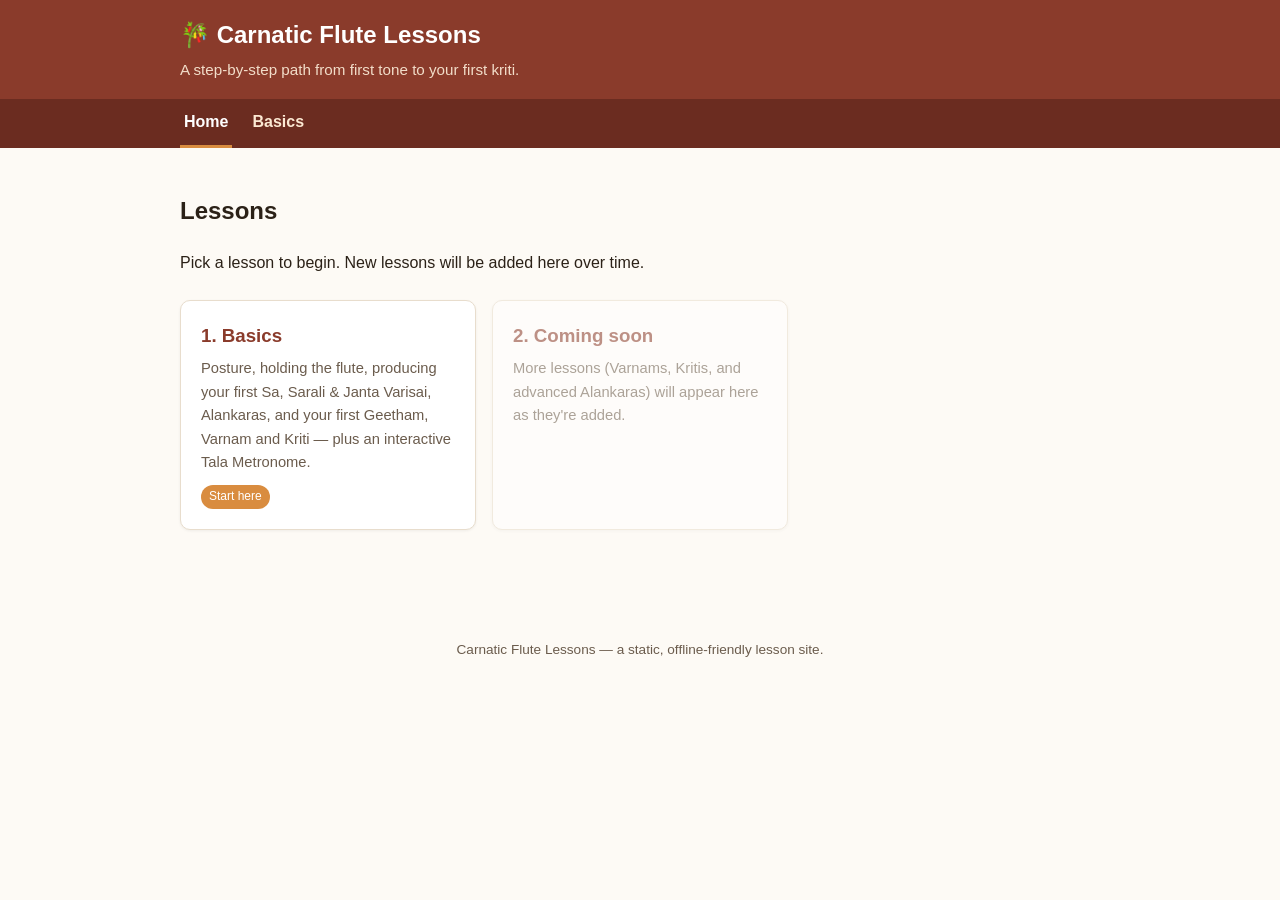
==== index.html @ d003902f "Add Carnatic flute Basics lesson page with interactive tala metronome - index.html: landing page wit" ====
<!DOCTYPE html>
<html lang="en">
<head>
  <meta charset="UTF-8" />
  <meta name="viewport" content="width=device-width, initial-scale=1.0" />
  <title>Carnatic Flute Lessons</title>
  <link rel="stylesheet" href="style.css" />
</head>
<body>
  <header class="site-header">
    <div class="header-inner">
      <h1>🎋 Carnatic Flute Lessons</h1>
      <p>A step-by-step path from first tone to your first kriti.</p>
    </div>
  </header>

  <nav class="site-nav">
    <ul>
      <li><a href="index.html" class="active">Home</a></li>
      <li><a href="basics.html">Basics</a></li>
    </ul>
  </nav>

  <main>
    <section>
      <h2>Lessons</h2>
      <p>Pick a lesson to begin. New lessons will be added here over time.</p>

      <div class="card-grid">
        <a class="card" href="basics.html">
          <h3>1. Basics</h3>
          <p>
            Posture, holding the flute, producing your first Sa, Sarali &amp;
            Janta Varisai, Alankaras, and your first Geetham, Varnam and
            Kriti — plus an interactive Tala Metronome.
          </p>
          <span class="tag">Start here</span>
        </a>

        <div class="card card-disabled">
          <h3>2. Coming soon</h3>
          <p>More lessons (Varnams, Kritis, and advanced Alankaras) will appear here as they're added.</p>
        </div>
      </div>
    </section>
  </main>

  <footer class="site-footer">
    <p>Carnatic Flute Lessons &mdash; a static, offline-friendly lesson site.</p>
  </footer>
</body>
</html>
---- style.css ----
/* ============================================================
   Carnatic Flute Lessons — shared stylesheet
   Used by all pages (index.html, basics.html, future lessons).
   No external dependencies — safe for file:// and static hosting.
   ============================================================ */

:root {
  --color-bg: #fdfaf5;
  --color-surface: #ffffff;
  --color-primary: #8a3b2b;
  --color-primary-dark: #6b2c20;
  --color-accent: #d98c3f;
  --color-text: #2b2117;
  --color-muted: #6b5c4d;
  --color-border: #e8ddcd;
  --radius: 10px;
  --max-width: 960px;
  font-size: 16px;
}

* {
  box-sizing: border-box;
}

html, body {
  margin: 0;
  padding: 0;
}

body {
  font-family: "Segoe UI", Helvetica, Arial, sans-serif;
  background: var(--color-bg);
  color: var(--color-text);
  line-height: 1.6;
}

a {
  color: var(--color-primary);
}

a:hover {
  color: var(--color-accent);
}

.site-header {
  background: var(--color-primary);
  color: #fff;
}

.site-header .header-inner {
  max-width: var(--max-width);
  margin: 0 auto;
  padding: 1rem 1.25rem;
}

.site-header h1 {
  margin: 0 0 0.25rem 0;
  font-size: 1.5rem;
}

.site-header p {
  margin: 0;
  color: #f2ddc9;
  font-size: 0.95rem;
}

.site-nav {
  background: var(--color-primary-dark);
}

.site-nav ul {
  max-width: var(--max-width);
  margin: 0 auto;
  padding: 0 1.25rem;
  list-style: none;
  display: flex;
  flex-wrap: wrap;
  gap: 0.25rem 1rem;
}

.site-nav a {
  display: inline-block;
  padding: 0.65rem 0.25rem;
  color: #fce9d3;
  text-decoration: none;
  font-weight: 600;
  border-bottom: 3px solid transparent;
}

.site-nav a:hover,
.site-nav a.active {
  color: #fff;
  border-bottom-color: var(--color-accent);
}

main {
  max-width: var(--max-width);
  margin: 0 auto;
  padding: 1.5rem 1.25rem 3rem;
}

footer.site-footer {
  text-align: center;
  padding: 1.5rem;
  color: var(--color-muted);
  font-size: 0.85rem;
}

/* ---------- Cards (used on the index/landing page) ---------- */

.card-grid {
  display: grid;
  grid-template-columns: repeat(auto-fill, minmax(240px, 1fr));
  gap: 1rem;
  margin: 1.5rem 0;
}

.card {
  background: var(--color-surface);
  border: 1px solid var(--color-border);
  border-radius: var(--radius);
  padding: 1.25rem;
  text-decoration: none;
  color: var(--color-text);
  display: block;
  box-shadow: 0 1px 3px rgba(0, 0, 0, 0.06);
  transition: transform 0.15s ease, box-shadow 0.15s ease;
}

.card:hover {
  transform: translateY(-2px);
  box-shadow: 0 4px 12px rgba(0, 0, 0, 0.1);
}

.card h3 {
  margin: 0 0 0.4rem 0;
  color: var(--color-primary);
}

.card p {
  margin: 0;
  color: var(--color-muted);
  font-size: 0.92rem;
}

.card .tag {
  display: inline-block;
  margin-top: 0.6rem;
  font-size: 0.75rem;
  background: var(--color-accent);
  color: #fff;
  padding: 0.15rem 0.5rem;
  border-radius: 999px;
}

.card.card-disabled {
  opacity: 0.55;
  cursor: default;
}

.card.card-disabled:hover {
  transform: none;
  box-shadow: 0 1px 3px rgba(0, 0, 0, 0.06);
}

/* ---------- Section styling ---------- */

section.lesson-section {
  background: var(--color-surface);
  border: 1px solid var(--color-border);
  border-radius: var(--radius);
  padding: 1.25rem 1.5rem;
  margin: 1.5rem 0;
}

section.lesson-section h2 {
  color: var(--color-primary);
  border-bottom: 2px solid var(--color-border);
  padding-bottom: 0.4rem;
}

section.lesson-section h3 {
  color: var(--color-primary-dark);
}

.note {
  background: #fdf1de;
  border-left: 4px solid var(--color-accent);
  padding: 0.6rem 1rem;
  border-radius: 4px;
  font-size: 0.92rem;
  margin: 1rem 0;
}

/* ---------- Swara notation tables/blocks ---------- */

.notation, .notation table {
  font-family: "SFMono-Regular", Consolas, "Liberation Mono", Menlo, monospace;
}

table.swara-table {
  border-collapse: collapse;
  width: 100%;
  margin: 0.75rem 0 1.25rem;
  font-size: 0.95rem;
}

table.swara-table caption {
  text-align: left;
  font-weight: 600;
  color: var(--color-muted);
  margin-bottom: 0.35rem;
  font-family: "Segoe UI", Helvetica, Arial, sans-serif;
}

table.swara-table th,
table.swara-table td {
  border: 1px solid var(--color-border);
  padding: 0.4rem 0.6rem;
  text-align: center;
}

table.swara-table th {
  background: #f5ece0;
  color: var(--color-primary-dark);
}

table.swara-table td.sahitya {
  color: var(--color-muted);
  font-family: "Segoe UI", Helvetica, Arial, sans-serif;
  font-style: italic;
}

pre.notation-block {
  background: #f7f1e6;
  border: 1px solid var(--color-border);
  border-radius: 6px;
  padding: 0.75rem 1rem;
  overflow-x: auto;
  font-size: 0.95rem;
  line-height: 1.7;
}

.overflow-x {
  overflow-x: auto;
}

/* ---------- Practice checklist table ---------- */

table.checklist-table {
  border-collapse: collapse;
  width: 100%;
  margin: 0.75rem 0;
}

table.checklist-table th,
table.checklist-table td {
  border: 1px solid var(--color-border);
  padding: 0.5rem 0.7rem;
  text-align: left;
}

table.checklist-table th {
  background: #f5ece0;
  color: var(--color-primary-dark);
}

table.checklist-table tr:nth-child(even) {
  background: #fbf7f0;
}

/* ---------- Tala metronome widget ---------- */

.tala-player {
  background: #fbf6ec;
  border: 1px solid var(--color-border);
  border-radius: var(--radius);
  padding: 1rem 1.25rem;
  margin: 1rem 0 1.5rem;
}

.tala-player h4 {
  margin: 0 0 0.75rem 0;
  color: var(--color-primary);
}

.tala-player .controls {
  display: flex;
  flex-wrap: wrap;
  gap: 0.75rem 1.25rem;
  align-items: center;
  margin-bottom: 0.9rem;
}

.tala-player label {
  font-size: 0.85rem;
  color: var(--color-muted);
  display: flex;
  flex-direction: column;
  gap: 0.25rem;
}

.tala-player select,
.tala-player input[type="text"],
.tala-player input[type="number"] {
  font: inherit;
  padding: 0.35rem 0.5rem;
  border: 1px solid var(--color-border);
  border-radius: 6px;
  background: #fff;
}

.tala-player input[type="range"] {
  width: 140px;
}

.tala-player .bpm-value {
  font-weight: 600;
  color: var(--color-primary-dark);
}

.tala-player .buttons {
  display: flex;
  gap: 0.5rem;
}

.tala-player button {
  font: inherit;
  padding: 0.45rem 1rem;
  border-radius: 6px;
  border: none;
  cursor: pointer;
  font-weight: 600;
}

.tala-player .btn-play {
  background: var(--color-primary);
  color: #fff;
}

.tala-player .btn-play:hover {
  background: var(--color-primary-dark);
}

.tala-player .btn-stop {
  background: var(--color-border);
  color: var(--color-text);
}

.tala-player .btn-stop:hover {
  background: #d9cbb2;
}

.tala-player .custom-pattern-field {
  display: none;
}

.tala-player.custom-mode .custom-pattern-field {
  display: flex;
}

.beat-display {
  font-family: "SFMono-Regular", Consolas, "Liberation Mono", Menlo, monospace;
  font-size: 1.3rem;
  letter-spacing: 0.15em;
  display: flex;
  flex-wrap: wrap;
  gap: 0.3em;
}

.beat-display .beat {
  padding: 0.1em 0.3em;
  border-radius: 4px;
  color: var(--color-muted);
}

.beat-display .beat.group-start {
  font-weight: 700;
  color: var(--color-primary-dark);
}

.beat-display .beat.active {
  background: var(--color-accent);
  color: #fff;
}

.beat-display .group-sep {
  color: var(--color-border);
  padding: 0 0.1em;
}

/* ---------- Responsive ---------- */

@media (max-width: 600px) {
  :root {
    font-size: 15px;
  }

  .site-nav ul {
    gap: 0.1rem 0.75rem;
  }

  section.lesson-section {
    padding: 1rem;
  }

  .tala-player .controls {
    gap: 0.6rem 1rem;
  }
}
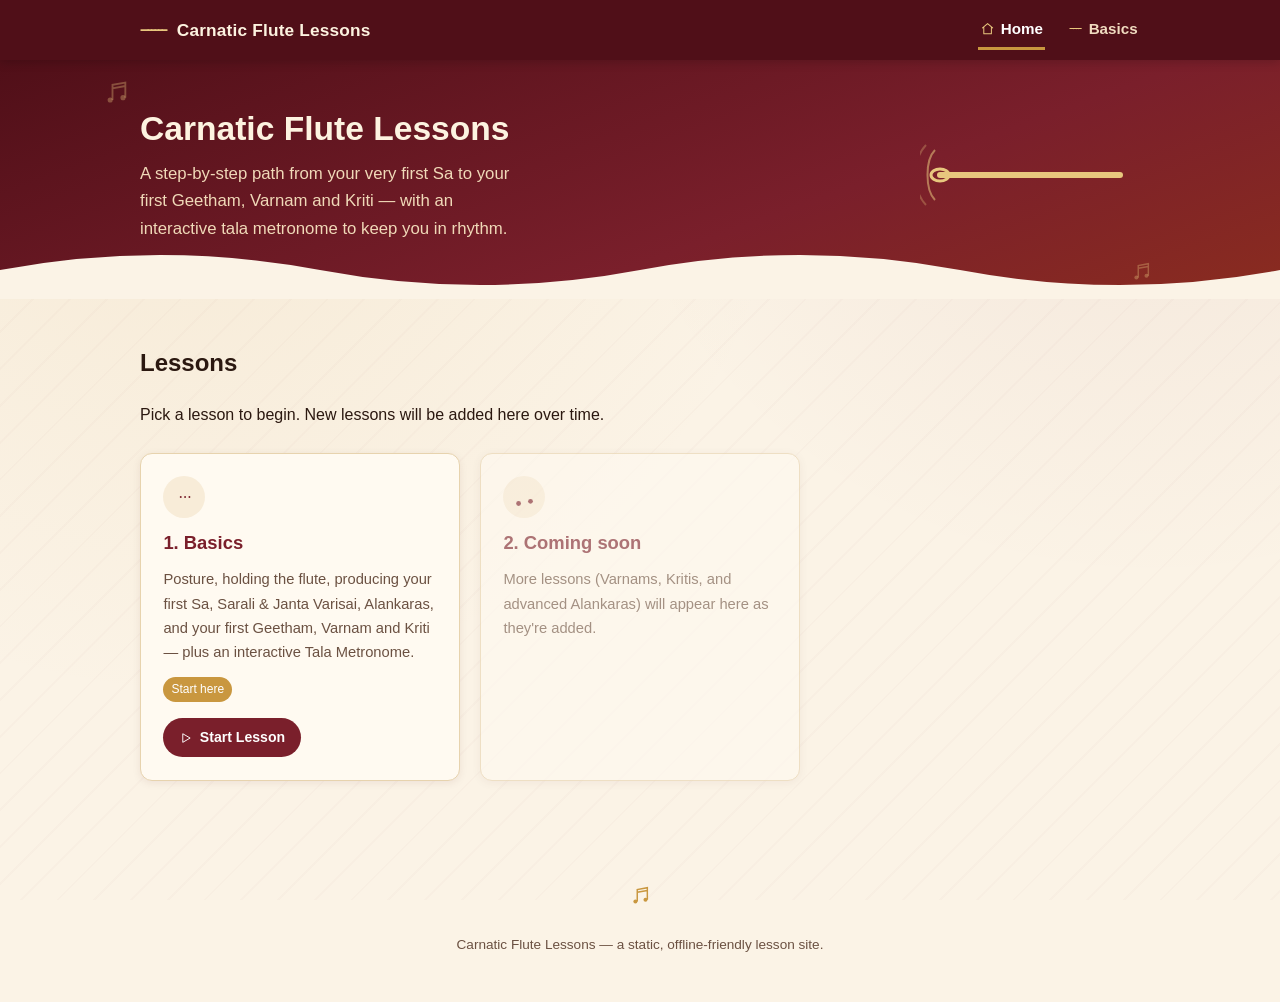
==== commit f106c798: "Add music-themed visual polish: hero, sticky nav, TOC sidebar, inline SVG icons - style.css: warm ma" ====
--- a/index.html
+++ b/index.html
@@ -7,27 +7,83 @@
   <link rel="stylesheet" href="style.css" />
 </head>
 <body>
-  <header class="site-header">
-    <div class="header-inner">
-      <h1>🎋 Carnatic Flute Lessons</h1>
-      <p>A step-by-step path from first tone to your first kriti.</p>
+  <nav class="site-nav">
+    <div class="nav-inner">
+      <a class="brand" href="index.html">
+        <!-- inline bansuri flute icon -->
+        <svg viewBox="0 0 48 12" aria-hidden="true">
+          <line x1="2" y1="6" x2="46" y2="6" stroke="currentColor" stroke-width="3" stroke-linecap="round"/>
+          <circle cx="14" cy="6" r="1.4" fill="currentColor"/>
+          <circle cx="20" cy="6" r="1.4" fill="currentColor"/>
+          <circle cx="26" cy="6" r="1.4" fill="currentColor"/>
+          <circle cx="32" cy="6" r="1.4" fill="currentColor"/>
+          <circle cx="38" cy="6" r="1.4" fill="currentColor"/>
+        </svg>
+        Carnatic Flute Lessons
+      </a>
+      <ul>
+        <li>
+          <a href="index.html" class="nav-link active">
+            <svg class="icon" viewBox="0 0 24 24" aria-hidden="true"><path d="M4 11 L12 4 L20 11 M6 10 V20 H18 V10"/></svg>
+            Home
+          </a>
+        </li>
+        <li>
+          <a href="basics.html" class="nav-link">
+            <svg class="icon" viewBox="0 0 24 24" aria-hidden="true">
+              <line x1="3" y1="12" x2="21" y2="12"/>
+              <circle cx="9" cy="12" r="0.9" fill="currentColor" stroke="none"/>
+              <circle cx="13" cy="12" r="0.9" fill="currentColor" stroke="none"/>
+              <circle cx="17" cy="12" r="0.9" fill="currentColor" stroke="none"/>
+            </svg>
+            Basics
+          </a>
+        </li>
+        <!-- Future lesson links go here, following the same <li><a class="nav-link"> pattern -->
+      </ul>
     </div>
+  </nav>
+
+  <header class="hero">
+    <svg class="floating-note" style="top:1.2rem; left:8%; width:28px; height:28px;" viewBox="0 0 24 24" aria-hidden="true"><path d="M9 18 V5 L20 3 V16 M9 8 L20 6" stroke="currentColor" stroke-width="1.6" fill="none"/><circle cx="7" cy="18" r="2.2" fill="currentColor"/><circle cx="18" cy="16" r="2.2" fill="currentColor"/></svg>
+    <svg class="floating-note" style="bottom:1rem; right:10%; width:22px; height:22px;" viewBox="0 0 24 24" aria-hidden="true"><path d="M9 18 V5 L20 3 V16 M9 8 L20 6" stroke="currentColor" stroke-width="1.6" fill="none"/><circle cx="7" cy="18" r="2.2" fill="currentColor"/><circle cx="18" cy="16" r="2.2" fill="currentColor"/></svg>
+    <div class="hero-inner">
+      <div class="hero-text">
+        <h1>Carnatic Flute Lessons</h1>
+        <p class="tagline">A step-by-step path from your very first Sa to your first Geetham, Varnam and Kriti — with an interactive tala metronome to keep you in rhythm.</p>
+      </div>
+      <svg class="hero-illustration" viewBox="0 0 220 90" aria-hidden="true">
+        <!-- self-drawn line-art bansuri flute with sound waves -->
+        <line x1="20" y1="45" x2="200" y2="45" stroke="currentColor" stroke-width="6" stroke-linecap="round"/>
+        <ellipse cx="20" cy="45" rx="9" ry="6" fill="none" stroke="currentColor" stroke-width="3"/>
+        <circle cx="70" cy="45" r="3" fill="currentColor"/>
+        <circle cx="90" cy="45" r="3" fill="currentColor"/>
+        <circle cx="110" cy="45" r="3" fill="currentColor"/>
+        <circle cx="130" cy="45" r="3" fill="currentColor"/>
+        <circle cx="150" cy="45" r="3" fill="currentColor"/>
+        <circle cx="170" cy="45" r="3" fill="currentColor"/>
+        <path d="M15 20 C 5 30, 5 60, 15 70" fill="none" stroke="currentColor" stroke-width="2" opacity="0.55"/>
+        <path d="M6 15 C -8 30, -8 60, 6 75" fill="none" stroke="currentColor" stroke-width="2" opacity="0.3"/>
+      </svg>
+    </div>
+    <svg class="hero-waves" viewBox="0 0 1200 60" preserveAspectRatio="none" aria-hidden="true">
+      <path d="M0 30 Q 150 0 300 30 T 600 30 T 900 30 T 1200 30 V60 H0 Z" fill="currentColor"/>
+    </svg>
   </header>
 
-  <nav class="site-nav">
-    <ul>
-      <li><a href="index.html" class="active">Home</a></li>
-      <li><a href="basics.html">Basics</a></li>
-    </ul>
-  </nav>
-
-  <main>
+  <main class="no-sidebar">
     <section>
       <h2>Lessons</h2>
       <p>Pick a lesson to begin. New lessons will be added here over time.</p>
 
       <div class="card-grid">
-        <a class="card" href="basics.html">
+        <div class="card">
+          <svg class="card-icon" viewBox="0 0 24 24" aria-hidden="true">
+            <line x1="3" y1="12" x2="21" y2="12"/>
+            <circle cx="9" cy="12" r="0.9" fill="currentColor" stroke="none"/>
+            <circle cx="13" cy="12" r="0.9" fill="currentColor" stroke="none"/>
+            <circle cx="17" cy="12" r="0.9" fill="currentColor" stroke="none"/>
+          </svg>
           <h3>1. Basics</h3>
           <p>
             Posture, holding the flute, producing your first Sa, Sarali &amp;
@@ -35,9 +91,14 @@
             Kriti — plus an interactive Tala Metronome.
           </p>
           <span class="tag">Start here</span>
-        </a>
+          <a class="btn-start" href="basics.html">
+            <svg class="icon" viewBox="0 0 24 24" aria-hidden="true" fill="currentColor" stroke="none"><path d="M7 5 L19 12 L7 19 Z"/></svg>
+            Start Lesson
+          </a>
+        </div>
 
         <div class="card card-disabled">
+          <svg class="card-icon" viewBox="0 0 24 24" aria-hidden="true"><path d="M9 18 V5 L20 3 V16 M9 8 L20 6" fill="none"/><circle cx="7" cy="18" r="2.2" fill="currentColor" stroke="none"/><circle cx="18" cy="16" r="2.2" fill="currentColor" stroke="none"/></svg>
           <h3>2. Coming soon</h3>
           <p>More lessons (Varnams, Kritis, and advanced Alankaras) will appear here as they're added.</p>
         </div>
@@ -46,6 +107,7 @@
   </main>
 
   <footer class="site-footer">
+    <svg viewBox="0 0 24 24" width="22" height="22" aria-hidden="true"><path d="M9 18 V5 L20 3 V16 M9 8 L20 6" fill="none" stroke="currentColor" stroke-width="1.6"/><circle cx="7" cy="18" r="2.2" fill="currentColor" stroke="none"/><circle cx="18" cy="16" r="2.2" fill="currentColor" stroke="none"/></svg>
     <p>Carnatic Flute Lessons &mdash; a static, offline-friendly lesson site.</p>
   </footer>
 </body>
--- a/style.css
+++ b/style.css
@@ -1,25 +1,36 @@
 /* ============================================================
    Carnatic Flute Lessons — shared stylesheet
    Used by all pages (index.html, basics.html, future lessons).
-   No external dependencies — safe for file:// and static hosting.
+   No external dependencies (fonts/icons/images) — everything is
+   drawn with CSS or inline SVG, safe for file:// and static hosting.
    ============================================================ */
 
 :root {
-  --color-bg: #fdfaf5;
-  --color-surface: #ffffff;
-  --color-primary: #8a3b2b;
-  --color-primary-dark: #6b2c20;
-  --color-accent: #d98c3f;
-  --color-text: #2b2117;
-  --color-muted: #6b5c4d;
-  --color-border: #e8ddcd;
-  --radius: 10px;
-  --max-width: 960px;
+  /* Warm maroon + gold palette evoking Carnatic classical music */
+  --color-bg: #fbf3e6;
+  --color-surface: #fffaf1;
+  --color-surface-alt: #f8ecd8;
+  --color-primary: #7a1f2b;      /* deep maroon */
+  --color-primary-dark: #500f18; /* darker maroon, header/nav */
+  --color-accent: #c9973f;       /* gold */
+  --color-accent-light: #e8c77e; /* light gold */
+  --color-text: #2b1810;
+  --color-muted: #6b5142;
+  --color-border: #e7d3ae;
+  --color-sa: #7a1f2b;           /* tonic Sa highlight color */
+  --radius: 12px;
+  --max-width: 1040px;
+  --shadow-soft: 0 2px 8px rgba(80, 15, 24, 0.08);
+  --shadow-hover: 0 8px 20px rgba(80, 15, 24, 0.14);
   font-size: 16px;
 }
 
 * {
   box-sizing: border-box;
+}
+
+html {
+  scroll-behavior: smooth;
 }
 
 html, body {
@@ -28,10 +39,15 @@
 }
 
 body {
-  font-family: "Segoe UI", Helvetica, Arial, sans-serif;
-  background: var(--color-bg);
+  font-family: -apple-system, "Segoe UI", Helvetica, Arial, sans-serif;
+  background-color: var(--color-bg);
+  background-image:
+    radial-gradient(circle at 15% 10%, rgba(201, 151, 63, 0.10) 0, transparent 45%),
+    radial-gradient(circle at 90% 0%, rgba(122, 31, 43, 0.07) 0, transparent 40%),
+    repeating-linear-gradient(135deg, rgba(122, 31, 43, 0.02) 0 2px, transparent 2px 26px);
+  background-attachment: fixed;
   color: var(--color-text);
-  line-height: 1.6;
+  line-height: 1.65;
 }
 
 a {
@@ -42,76 +58,293 @@
   color: var(--color-accent);
 }
 
-.site-header {
-  background: var(--color-primary);
-  color: #fff;
-}
-
-.site-header .header-inner {
+svg.icon {
+  width: 1em;
+  height: 1em;
+  display: inline-block;
+  vertical-align: -0.15em;
+  fill: none;
+  stroke: currentColor;
+  stroke-width: 1.6;
+  stroke-linecap: round;
+  stroke-linejoin: round;
+}
+
+/* ---------- Sticky top nav ---------- */
+
+.site-nav {
+  position: sticky;
+  top: 0;
+  z-index: 50;
+  background: var(--color-primary-dark);
+  box-shadow: 0 2px 10px rgba(0, 0, 0, 0.18);
+}
+
+.site-nav .nav-inner {
   max-width: var(--max-width);
   margin: 0 auto;
-  padding: 1rem 1.25rem;
-}
-
-.site-header h1 {
-  margin: 0 0 0.25rem 0;
-  font-size: 1.5rem;
-}
-
-.site-header p {
+  padding: 0.6rem 1.25rem;
+  display: flex;
+  align-items: center;
+  justify-content: space-between;
+  gap: 1rem;
+  flex-wrap: wrap;
+}
+
+.site-nav .brand {
+  display: flex;
+  align-items: center;
+  gap: 0.55rem;
+  color: #fdf3e0;
+  text-decoration: none;
+  font-weight: 700;
+  font-size: 1.08rem;
+  letter-spacing: 0.01em;
+}
+
+.site-nav .brand svg {
+  width: 28px;
+  height: 28px;
+  flex-shrink: 0;
+  color: var(--color-accent-light);
+}
+
+.site-nav .brand:hover {
+  color: #fff;
+}
+
+.site-nav ul {
   margin: 0;
-  color: #f2ddc9;
+  padding: 0;
+  list-style: none;
+  display: flex;
+  flex-wrap: wrap;
+  gap: 0.25rem 1.25rem;
+}
+
+.site-nav a.nav-link {
+  display: inline-flex;
+  align-items: center;
+  gap: 0.35rem;
+  padding: 0.4rem 0.15rem;
+  color: #f1dcc0;
+  text-decoration: none;
+  font-weight: 600;
   font-size: 0.95rem;
-}
-
-.site-nav {
-  background: var(--color-primary-dark);
-}
-
-.site-nav ul {
+  border-bottom: 3px solid transparent;
+}
+
+.site-nav a.nav-link svg {
+  color: var(--color-accent-light);
+}
+
+.site-nav a.nav-link:hover,
+.site-nav a.nav-link.active {
+  color: #fff;
+  border-bottom-color: var(--color-accent);
+}
+
+.site-nav .nav-link.is-placeholder {
+  opacity: 0.55;
+  cursor: default;
+}
+
+/* ---------- Hero (index.html) ---------- */
+
+.hero {
+  background:
+    linear-gradient(160deg, var(--color-primary-dark) 0%, var(--color-primary) 62%, #8a2c1f 100%);
+  color: #fdf3e0;
+  position: relative;
+  overflow: hidden;
+}
+
+.hero .hero-inner {
   max-width: var(--max-width);
   margin: 0 auto;
-  padding: 0 1.25rem;
-  list-style: none;
-  display: flex;
+  padding: 3rem 1.25rem 3.5rem;
+  display: flex;
+  align-items: center;
+  gap: 2rem;
   flex-wrap: wrap;
-  gap: 0.25rem 1rem;
-}
-
-.site-nav a {
-  display: inline-block;
-  padding: 0.65rem 0.25rem;
-  color: #fce9d3;
-  text-decoration: none;
-  font-weight: 600;
-  border-bottom: 3px solid transparent;
-}
-
-.site-nav a:hover,
-.site-nav a.active {
-  color: #fff;
-  border-bottom-color: var(--color-accent);
-}
-
-main {
+  position: relative;
+  z-index: 1;
+}
+
+.hero .hero-text {
+  flex: 1 1 320px;
+  min-width: 260px;
+}
+
+.hero h1 {
+  margin: 0 0 0.6rem 0;
+  font-size: 2.1rem;
+  line-height: 1.25;
+}
+
+.hero p.tagline {
+  margin: 0;
+  color: #f0d9b8;
+  font-size: 1.05rem;
+  max-width: 42ch;
+}
+
+.hero .hero-illustration {
+  flex: 0 0 auto;
+  width: 220px;
+  max-width: 45vw;
+  color: var(--color-accent-light);
+}
+
+.hero .hero-waves {
+  position: absolute;
+  bottom: -1px;
+  left: 0;
+  width: 100%;
+  height: 60px;
+  color: var(--color-bg);
+}
+
+/* Decorative note motifs scattered in the hero */
+.hero .floating-note {
+  position: absolute;
+  color: rgba(232, 199, 126, 0.35);
+  z-index: 0;
+}
+
+/* ---------- Page header (basics.html, non-hero pages) ---------- */
+
+.page-header {
+  background: linear-gradient(120deg, var(--color-primary-dark), var(--color-primary));
+  color: #fdf3e0;
+}
+
+.page-header .header-inner {
+  max-width: var(--max-width);
+  margin: 0 auto;
+  padding: 1.5rem 1.25rem;
+  display: flex;
+  align-items: center;
+  gap: 0.9rem;
+}
+
+.page-header .header-inner svg.page-icon {
+  width: 40px;
+  height: 40px;
+  flex-shrink: 0;
+  color: var(--color-accent-light);
+}
+
+.page-header h1 {
+  margin: 0 0 0.2rem 0;
+  font-size: 1.5rem;
+}
+
+.page-header p {
+  margin: 0;
+  color: #f0d9b8;
+  font-size: 0.95rem;
+}
+
+/* ---------- Page layout with optional TOC sidebar ---------- */
+
+.page-layout {
   max-width: var(--max-width);
   margin: 0 auto;
   padding: 1.5rem 1.25rem 3rem;
-}
+  display: flex;
+  align-items: flex-start;
+  gap: 2rem;
+}
+
+main.no-sidebar {
+  max-width: var(--max-width);
+  margin: 0 auto;
+  padding: 1.5rem 1.25rem 3rem;
+}
+
+.lesson-content {
+  flex: 1 1 auto;
+  min-width: 0;
+}
+
+/* Table of contents */
+
+.toc {
+  flex: 0 0 220px;
+  position: sticky;
+  top: 4.5rem;
+  align-self: flex-start;
+  background: var(--color-surface);
+  border: 1px solid var(--color-border);
+  border-radius: var(--radius);
+  padding: 1rem 1.1rem;
+  box-shadow: var(--shadow-soft);
+}
+
+.toc h4 {
+  margin: 0 0 0.6rem 0;
+  font-size: 0.8rem;
+  text-transform: uppercase;
+  letter-spacing: 0.08em;
+  color: var(--color-muted);
+}
+
+.toc ul {
+  list-style: none;
+  margin: 0;
+  padding: 0;
+  display: flex;
+  flex-direction: column;
+  gap: 0.35rem;
+}
+
+.toc a {
+  display: flex;
+  align-items: center;
+  gap: 0.45rem;
+  text-decoration: none;
+  color: var(--color-text);
+  font-size: 0.88rem;
+  padding: 0.25rem 0.35rem;
+  border-radius: 6px;
+}
+
+.toc a svg {
+  color: var(--color-primary);
+  flex-shrink: 0;
+}
+
+.toc a:hover {
+  background: var(--color-surface-alt);
+  color: var(--color-primary);
+}
+
+/* Collapsible TOC toggle, shown only on mobile */
+.toc-toggle {
+  display: none;
+}
+
+/* ---------- Footer ---------- */
 
 footer.site-footer {
   text-align: center;
-  padding: 1.5rem;
+  padding: 2rem 1.25rem;
   color: var(--color-muted);
   font-size: 0.85rem;
 }
 
+footer.site-footer svg {
+  color: var(--color-accent);
+  margin-bottom: 0.4rem;
+}
+
 /* ---------- Cards (used on the index/landing page) ---------- */
 
 .card-grid {
   display: grid;
-  grid-template-columns: repeat(auto-fill, minmax(240px, 1fr));
-  gap: 1rem;
+  grid-template-columns: repeat(auto-fill, minmax(260px, 1fr));
+  gap: 1.25rem;
   margin: 1.5rem 0;
 }
 
@@ -119,48 +352,81 @@
   background: var(--color-surface);
   border: 1px solid var(--color-border);
   border-radius: var(--radius);
-  padding: 1.25rem;
+  padding: 1.4rem;
   text-decoration: none;
   color: var(--color-text);
-  display: block;
-  box-shadow: 0 1px 3px rgba(0, 0, 0, 0.06);
+  display: flex;
+  flex-direction: column;
+  gap: 0.6rem;
+  box-shadow: var(--shadow-soft);
   transition: transform 0.15s ease, box-shadow 0.15s ease;
 }
 
 .card:hover {
-  transform: translateY(-2px);
-  box-shadow: 0 4px 12px rgba(0, 0, 0, 0.1);
+  transform: translateY(-3px);
+  box-shadow: var(--shadow-hover);
+}
+
+.card .card-icon {
+  width: 42px;
+  height: 42px;
+  color: var(--color-primary);
+  background: var(--color-surface-alt);
+  border-radius: 50%;
+  padding: 8px;
 }
 
 .card h3 {
-  margin: 0 0 0.4rem 0;
+  margin: 0;
   color: var(--color-primary);
+  font-size: 1.15rem;
 }
 
 .card p {
   margin: 0;
   color: var(--color-muted);
   font-size: 0.92rem;
+  flex: 1 1 auto;
 }
 
 .card .tag {
   display: inline-block;
-  margin-top: 0.6rem;
+  margin-top: 0.2rem;
   font-size: 0.75rem;
   background: var(--color-accent);
   color: #fff;
   padding: 0.15rem 0.5rem;
   border-radius: 999px;
+  align-self: flex-start;
+}
+
+.card .btn-start {
+  display: inline-flex;
+  align-items: center;
+  gap: 0.4rem;
+  align-self: flex-start;
+  margin-top: 0.4rem;
+  background: var(--color-primary);
+  color: #fff;
+  padding: 0.5rem 1rem;
+  border-radius: 999px;
+  font-weight: 600;
+  font-size: 0.88rem;
+  text-decoration: none;
+}
+
+.card .btn-start:hover {
+  background: var(--color-primary-dark);
 }
 
 .card.card-disabled {
-  opacity: 0.55;
+  opacity: 0.6;
   cursor: default;
 }
 
 .card.card-disabled:hover {
   transform: none;
-  box-shadow: 0 1px 3px rgba(0, 0, 0, 0.06);
+  box-shadow: var(--shadow-soft);
 }
 
 /* ---------- Section styling ---------- */
@@ -169,24 +435,61 @@
   background: var(--color-surface);
   border: 1px solid var(--color-border);
   border-radius: var(--radius);
-  padding: 1.25rem 1.5rem;
-  margin: 1.5rem 0;
+  padding: 1.4rem 1.6rem;
+  margin: 1.75rem 0;
+  box-shadow: var(--shadow-soft);
+  scroll-margin-top: 4.5rem;
 }
 
 section.lesson-section h2 {
   color: var(--color-primary);
   border-bottom: 2px solid var(--color-border);
-  padding-bottom: 0.4rem;
+  padding-bottom: 0.5rem;
+  display: flex;
+  align-items: center;
+  gap: 0.5rem;
+}
+
+section.lesson-section h2 svg {
+  color: var(--color-accent);
+  width: 1.3rem;
+  height: 1.3rem;
+  flex-shrink: 0;
 }
 
 section.lesson-section h3 {
   color: var(--color-primary-dark);
+  display: flex;
+  align-items: center;
+  gap: 0.4rem;
+}
+
+section.lesson-section h3 svg {
+  width: 1.05rem;
+  height: 1.05rem;
+  color: var(--color-accent);
+  flex-shrink: 0;
+}
+
+.raga-name {
+  display: inline-flex;
+  align-items: center;
+  gap: 0.3rem;
+  font-style: normal;
+  font-weight: 600;
+  color: var(--color-primary-dark);
+}
+
+.raga-name svg {
+  width: 0.95em;
+  height: 0.95em;
+  color: var(--color-accent);
 }
 
 .note {
-  background: #fdf1de;
+  background: var(--color-surface-alt);
   border-left: 4px solid var(--color-accent);
-  padding: 0.6rem 1rem;
+  padding: 0.7rem 1rem;
   border-radius: 4px;
   font-size: 0.92rem;
   margin: 1rem 0;
@@ -194,6 +497,25 @@
 
 /* ---------- Swara notation tables/blocks ---------- */
 
+.notation-card {
+  background: var(--color-surface-alt);
+  border: 1px solid var(--color-border);
+  border-left: 4px solid var(--color-accent);
+  border-radius: 8px;
+  padding: 0.9rem 1rem 1rem;
+  margin: 0.9rem 0 1.25rem;
+}
+
+.notation-card .notation-caption {
+  font-family: -apple-system, "Segoe UI", Helvetica, Arial, sans-serif;
+  font-weight: 600;
+  color: var(--color-muted);
+  margin: 0 0 0.5rem 0;
+  font-size: 0.85rem;
+  text-transform: uppercase;
+  letter-spacing: 0.05em;
+}
+
 .notation, .notation table {
   font-family: "SFMono-Regular", Consolas, "Liberation Mono", Menlo, monospace;
 }
@@ -201,8 +523,9 @@
 table.swara-table {
   border-collapse: collapse;
   width: 100%;
-  margin: 0.75rem 0 1.25rem;
+  margin: 0;
   font-size: 0.95rem;
+  background: var(--color-surface);
 }
 
 table.swara-table caption {
@@ -210,7 +533,7 @@
   font-weight: 600;
   color: var(--color-muted);
   margin-bottom: 0.35rem;
-  font-family: "Segoe UI", Helvetica, Arial, sans-serif;
+  font-family: -apple-system, "Segoe UI", Helvetica, Arial, sans-serif;
 }
 
 table.swara-table th,
@@ -221,24 +544,21 @@
 }
 
 table.swara-table th {
-  background: #f5ece0;
-  color: var(--color-primary-dark);
+  background: var(--color-primary);
+  color: #fdf3e0;
+  font-family: -apple-system, "Segoe UI", Helvetica, Arial, sans-serif;
+}
+
+table.swara-table td.sa {
+  color: var(--color-sa);
+  font-weight: 700;
+  background: #f6e6cf;
 }
 
 table.swara-table td.sahitya {
   color: var(--color-muted);
-  font-family: "Segoe UI", Helvetica, Arial, sans-serif;
+  font-family: -apple-system, "Segoe UI", Helvetica, Arial, sans-serif;
   font-style: italic;
-}
-
-pre.notation-block {
-  background: #f7f1e6;
-  border: 1px solid var(--color-border);
-  border-radius: 6px;
-  padding: 0.75rem 1rem;
-  overflow-x: auto;
-  font-size: 0.95rem;
-  line-height: 1.7;
 }
 
 .overflow-x {
@@ -261,27 +581,38 @@
 }
 
 table.checklist-table th {
-  background: #f5ece0;
-  color: var(--color-primary-dark);
+  background: var(--color-primary);
+  color: #fdf3e0;
 }
 
 table.checklist-table tr:nth-child(even) {
-  background: #fbf7f0;
+  background: var(--color-surface-alt);
 }
 
 /* ---------- Tala metronome widget ---------- */
 
 .tala-player {
-  background: #fbf6ec;
+  background: var(--color-surface-alt);
   border: 1px solid var(--color-border);
+  border-top: 4px solid var(--color-primary);
   border-radius: var(--radius);
-  padding: 1rem 1.25rem;
+  padding: 1.1rem 1.3rem;
   margin: 1rem 0 1.5rem;
+  box-shadow: var(--shadow-soft);
 }
 
 .tala-player h4 {
-  margin: 0 0 0.75rem 0;
+  margin: 0 0 0.85rem 0;
   color: var(--color-primary);
+  display: flex;
+  align-items: center;
+  gap: 0.45rem;
+}
+
+.tala-player h4 svg {
+  color: var(--color-accent);
+  width: 1.15rem;
+  height: 1.15rem;
 }
 
 .tala-player .controls {
@@ -312,6 +643,7 @@
 
 .tala-player input[type="range"] {
   width: 140px;
+  accent-color: var(--color-primary);
 }
 
 .tala-player .bpm-value {
@@ -321,16 +653,24 @@
 
 .tala-player .buttons {
   display: flex;
-  gap: 0.5rem;
+  gap: 0.6rem;
 }
 
 .tala-player button {
   font: inherit;
-  padding: 0.45rem 1rem;
-  border-radius: 6px;
+  padding: 0.5rem 1.1rem;
+  border-radius: 999px;
   border: none;
   cursor: pointer;
   font-weight: 600;
+  display: inline-flex;
+  align-items: center;
+  gap: 0.4rem;
+}
+
+.tala-player button svg {
+  width: 0.95rem;
+  height: 0.95rem;
 }
 
 .tala-player .btn-play {
@@ -338,7 +678,7 @@
   color: #fff;
 }
 
-.tala-player .btn-play:hover {
+.tala-player .btn-play:hover:not(:disabled) {
   background: var(--color-primary-dark);
 }
 
@@ -347,8 +687,13 @@
   color: var(--color-text);
 }
 
-.tala-player .btn-stop:hover {
-  background: #d9cbb2;
+.tala-player .btn-stop:hover:not(:disabled) {
+  background: #d9c090;
+}
+
+.tala-player button:disabled {
+  opacity: 0.5;
+  cursor: default;
 }
 
 .tala-player .custom-pattern-field {
@@ -369,19 +714,23 @@
 }
 
 .beat-display .beat {
-  padding: 0.1em 0.3em;
-  border-radius: 4px;
+  padding: 0.15em 0.35em;
+  border-radius: 6px;
   color: var(--color-muted);
+  background: var(--color-surface);
+  border: 1px solid var(--color-border);
 }
 
 .beat-display .beat.group-start {
   font-weight: 700;
   color: var(--color-primary-dark);
+  border-color: var(--color-accent);
 }
 
 .beat-display .beat.active {
   background: var(--color-accent);
   color: #fff;
+  border-color: var(--color-accent);
 }
 
 .beat-display .group-sep {
@@ -389,19 +738,80 @@
   padding: 0 0.1em;
 }
 
+.anchor-target {
+  scroll-margin-top: 4.5rem;
+}
+
 /* ---------- Responsive ---------- */
+
+@media (max-width: 900px) {
+  .page-layout {
+    flex-direction: column;
+  }
+
+  .toc {
+    position: static;
+    width: 100%;
+    flex: 1 1 auto;
+  }
+
+  .toc ul {
+    display: none;
+  }
+
+  .toc.open ul {
+    display: flex;
+  }
+
+  .toc-toggle {
+    display: flex;
+    align-items: center;
+    gap: 0.4rem;
+    width: 100%;
+    background: none;
+    border: none;
+    padding: 0;
+    font: inherit;
+    font-weight: 700;
+    font-size: 0.8rem;
+    text-transform: uppercase;
+    letter-spacing: 0.08em;
+    color: var(--color-muted);
+    cursor: pointer;
+  }
+
+  .toc-toggle svg {
+    transition: transform 0.15s ease;
+  }
+
+  .toc.open .toc-toggle svg {
+    transform: rotate(180deg);
+  }
+
+  .toc h4 {
+    display: none;
+  }
+}
 
 @media (max-width: 600px) {
   :root {
     font-size: 15px;
   }
 
-  .site-nav ul {
-    gap: 0.1rem 0.75rem;
+  .hero .hero-inner {
+    padding: 2.25rem 1.25rem 2.75rem;
+  }
+
+  .hero h1 {
+    font-size: 1.65rem;
+  }
+
+  .hero .hero-illustration {
+    width: 150px;
   }
 
   section.lesson-section {
-    padding: 1rem;
+    padding: 1.1rem;
   }
 
   .tala-player .controls {
